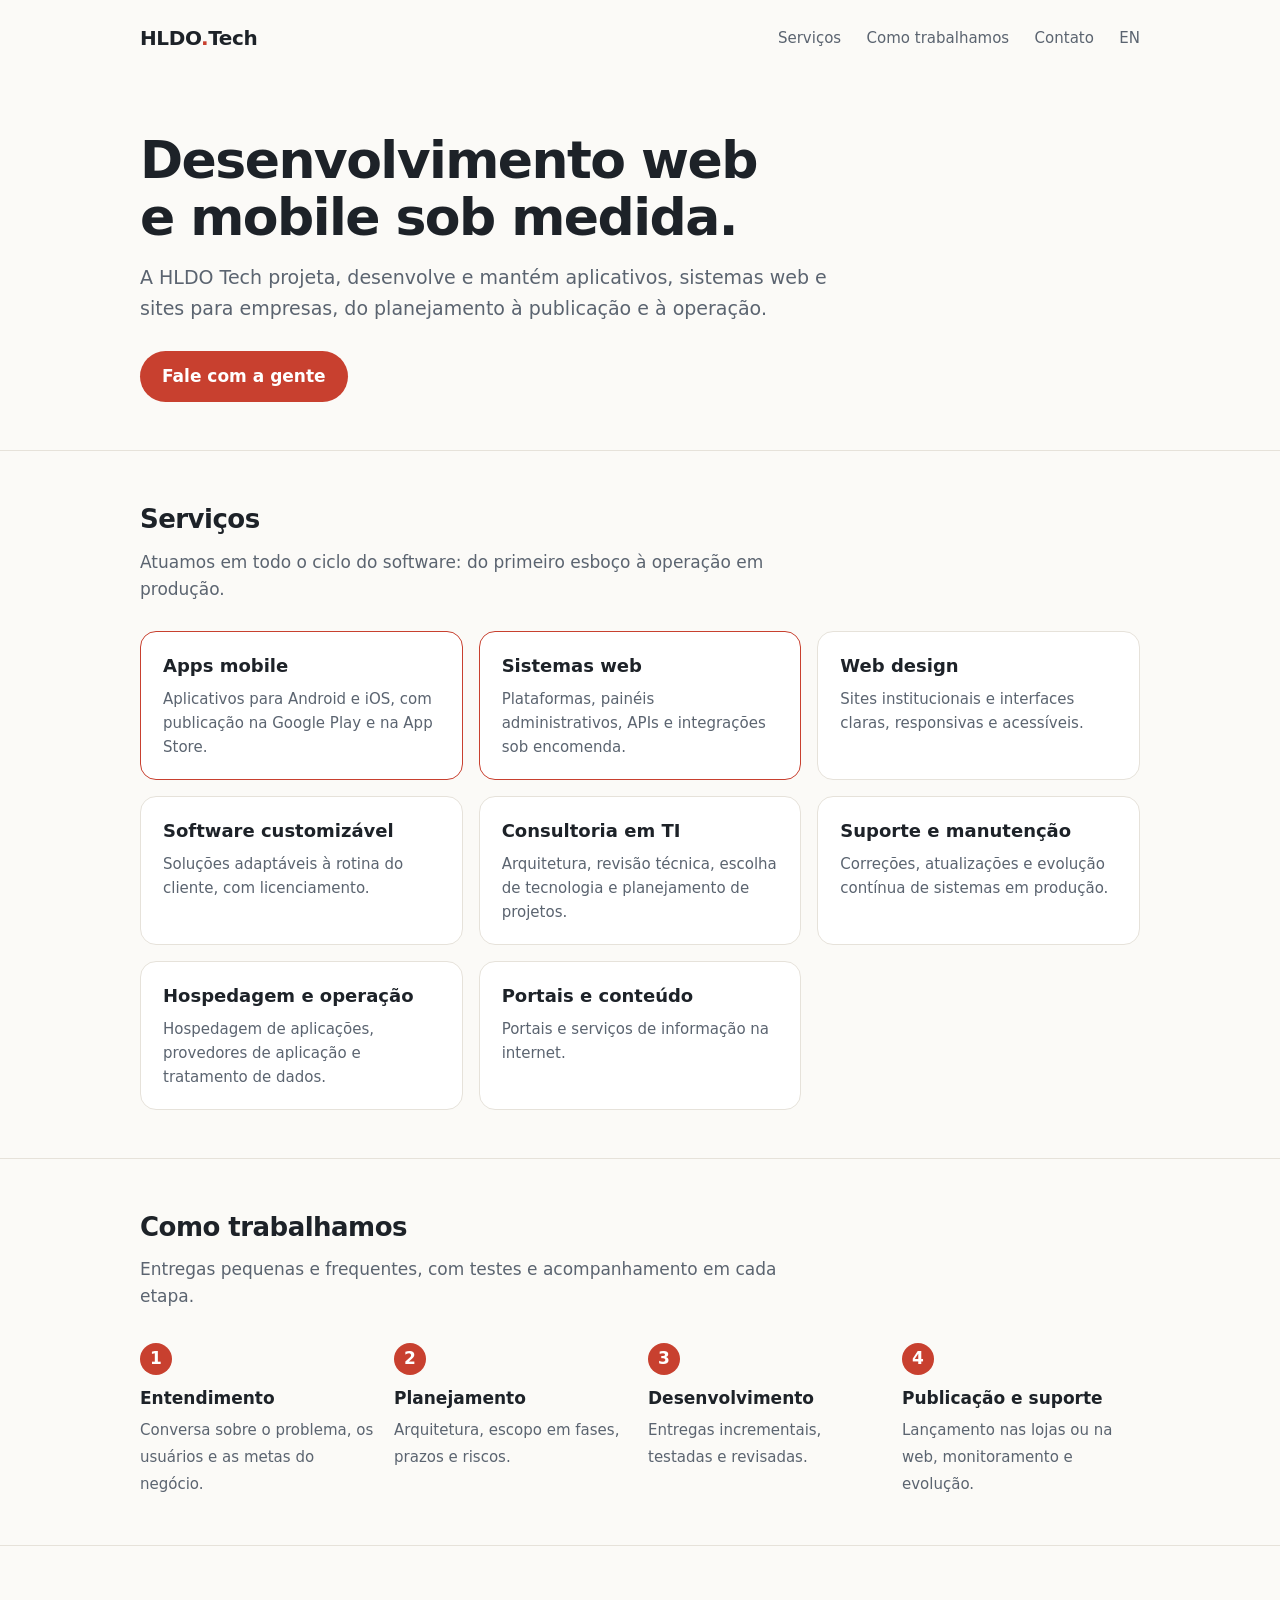
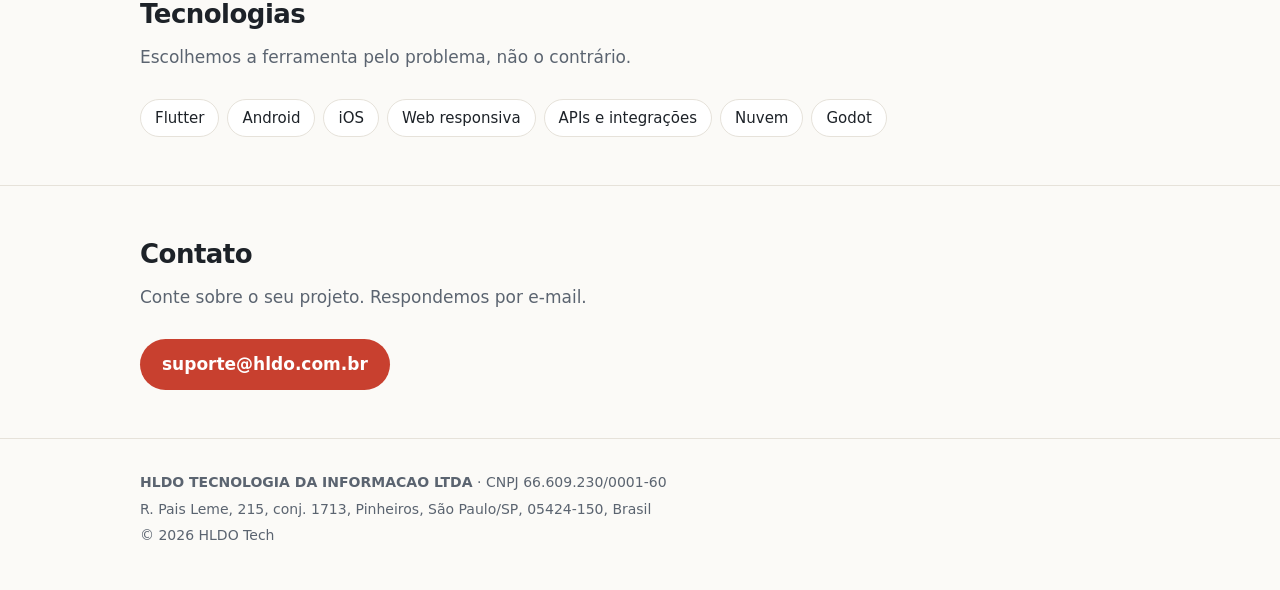
==== index.html @ 2cbcbada "Add HLDO Tech website" ====
<!doctype html>
<html lang="pt-BR">
<head>
  <meta charset="utf-8">
  <meta name="viewport" content="width=device-width, initial-scale=1">
  <title>HLDO Tech</title>
  <meta name="description" content="HLDO Tech: desenvolvimento web e mobile sob medida, web design, consultoria em TI, suporte e hospedagem de aplicações.">
  <link rel="icon" href="/assets/favicon.svg" type="image/svg+xml">
  <link rel="alternate" hreflang="en" href="https://hldo.com.br/en/">
  <link rel="stylesheet" href="/assets/style.css">
</head>
<body>
  <header class="top wrap">
    <a class="brand" href="/">HLDO<span>.</span>Tech</a>
    <nav>
      <a class="wide" href="#servicos">Serviços</a>
      <a class="wide" href="#como-trabalhamos">Como trabalhamos</a>
      <a href="#contato">Contato</a>
      <a href="/en/" lang="en">EN</a>
    </nav>
  </header>

  <main>
    <div class="hero wrap">
      <h1>Desenvolvimento web e mobile sob medida.</h1>
      <p>A HLDO Tech projeta, desenvolve e mantém aplicativos, sistemas web e sites para empresas, do planejamento à publicação e à operação.</p>
      <a class="button" href="#contato">Fale com a gente</a>
    </div>

    <section id="servicos">
      <div class="wrap">
        <h2>Serviços</h2>
        <p class="lead">Atuamos em todo o ciclo do software: do primeiro esboço à operação em produção.</p>
        <ul class="cards">
          <li class="featured">
            <h3>Apps mobile</h3>
            <p>Aplicativos para Android e iOS, com publicação na Google Play e na App Store.</p>
          </li>
          <li class="featured">
            <h3>Sistemas web</h3>
            <p>Plataformas, painéis administrativos, APIs e integrações sob encomenda.</p>
          </li>
          <li>
            <h3>Web design</h3>
            <p>Sites institucionais e interfaces claras, responsivas e acessíveis.</p>
          </li>
          <li>
            <h3>Software customizável</h3>
            <p>Soluções adaptáveis à rotina do cliente, com licenciamento.</p>
          </li>
          <li>
            <h3>Consultoria em TI</h3>
            <p>Arquitetura, revisão técnica, escolha de tecnologia e planejamento de projetos.</p>
          </li>
          <li>
            <h3>Suporte e manutenção</h3>
            <p>Correções, atualizações e evolução contínua de sistemas em produção.</p>
          </li>
          <li>
            <h3>Hospedagem e operação</h3>
            <p>Hospedagem de aplicações, provedores de aplicação e tratamento de dados.</p>
          </li>
          <li>
            <h3>Portais e conteúdo</h3>
            <p>Portais e serviços de informação na internet.</p>
          </li>
        </ul>
      </div>
    </section>

    <section id="como-trabalhamos">
      <div class="wrap">
        <h2>Como trabalhamos</h2>
        <p class="lead">Entregas pequenas e frequentes, com testes e acompanhamento em cada etapa.</p>
        <ol class="steps">
          <li><strong>Entendimento</strong><span>Conversa sobre o problema, os usuários e as metas do negócio.</span></li>
          <li><strong>Planejamento</strong><span>Arquitetura, escopo em fases, prazos e riscos.</span></li>
          <li><strong>Desenvolvimento</strong><span>Entregas incrementais, testadas e revisadas.</span></li>
          <li><strong>Publicação e suporte</strong><span>Lançamento nas lojas ou na web, monitoramento e evolução.</span></li>
        </ol>
      </div>
    </section>

    <section id="tecnologias">
      <div class="wrap">
        <h2>Tecnologias</h2>
        <p class="lead">Escolhemos a ferramenta pelo problema, não o contrário.</p>
        <ul class="chips">
          <li>Flutter</li>
          <li>Android</li>
          <li>iOS</li>
          <li>Web responsiva</li>
          <li>APIs e integrações</li>
          <li>Nuvem</li>
          <li>Godot</li>
        </ul>
      </div>
    </section>

    <section id="contato">
      <div class="wrap">
        <h2>Contato</h2>
        <p class="lead">Conte sobre o seu projeto. Respondemos por e-mail.</p>
        <a class="button" href="mailto:suporte@hldo.com.br">suporte@hldo.com.br</a>
      </div>
    </section>
  </main>

  <footer>
    <div class="wrap">
      <p><strong>HLDO TECNOLOGIA DA INFORMACAO LTDA</strong> · CNPJ 66.609.230/0001-60</p>
      <p>R. Pais Leme, 215, conj. 1713, Pinheiros, São Paulo/SP, 05424-150, Brasil</p>
      <p>© 2026 HLDO Tech</p>
    </div>
  </footer>
</body>
</html>
---- assets/style.css ----
:root {
  --bg: #fbfaf7;
  --surface: #ffffff;
  --text: #1d2228;
  --muted: #5b6470;
  --line: #e6e2da;
  --accent: #c8402f;
  --accent-ink: #ffffff;
  --radius: 16px;
  color-scheme: light dark;
}

@media (prefers-color-scheme: dark) {
  :root {
    --bg: #12161b;
    --surface: #1a2027;
    --text: #e9ecef;
    --muted: #a3acb6;
    --line: #2a323c;
    --accent: #ef6a55;
    --accent-ink: #12161b;
  }
}

* { box-sizing: border-box; }

body {
  margin: 0;
  background: var(--bg);
  color: var(--text);
  font: 17px/1.6 "Inter", system-ui, -apple-system, "Segoe UI", Roboto, sans-serif;
}

a { color: var(--accent); }

.wrap { max-width: 1040px; margin: 0 auto; padding: 0 20px; }

header.top {
  display: flex;
  align-items: center;
  justify-content: space-between;
  padding-block: 22px;
}

.brand { font-weight: 800; font-size: 20px; letter-spacing: -0.02em; color: var(--text); text-decoration: none; }
.brand span { color: var(--accent); }

nav a { color: var(--muted); text-decoration: none; margin-left: 20px; font-size: 15px; }
nav a:hover { color: var(--text); }

.hero { padding-block: 56px 48px; }
.hero h1 { font-size: clamp(32px, 5vw, 52px); line-height: 1.1; letter-spacing: -0.03em; margin: 0 0 16px; max-width: 18ch; }
.hero p { font-size: 19px; color: var(--muted); max-width: 58ch; margin: 0 0 28px; }

.button {
  display: inline-block;
  background: var(--accent);
  color: var(--accent-ink);
  font-weight: 700;
  text-decoration: none;
  padding: 12px 22px;
  border-radius: 999px;
}

section { padding: 48px 0; border-top: 1px solid var(--line); }
section h2 { font-size: 26px; letter-spacing: -0.02em; margin: 0 0 8px; }
section > .wrap > p.lead { color: var(--muted); margin: 0 0 28px; max-width: 62ch; }

.cards { display: grid; grid-template-columns: repeat(auto-fit, minmax(240px, 1fr)); gap: 16px; margin: 0; padding: 0; list-style: none; }
.cards li { background: var(--surface); border: 1px solid var(--line); border-radius: var(--radius); padding: 20px 22px; }
.cards h3 { margin: 0 0 6px; font-size: 18px; }
.cards p { margin: 0; color: var(--muted); font-size: 15px; }
.cards .featured { border-color: var(--accent); }

.steps { counter-reset: step; display: grid; grid-template-columns: repeat(auto-fit, minmax(200px, 1fr)); gap: 16px; margin: 0; padding: 0; list-style: none; }
.steps li { counter-increment: step; padding-top: 4px; }
.steps li::before {
  content: counter(step);
  display: grid;
  place-items: center;
  width: 32px;
  height: 32px;
  border-radius: 50%;
  background: var(--accent);
  color: var(--accent-ink);
  font-weight: 800;
  margin-bottom: 10px;
}
.steps strong { display: block; margin-bottom: 4px; }
.steps span { color: var(--muted); font-size: 15px; }

.chips { display: flex; flex-wrap: wrap; gap: 8px; margin: 0; padding: 0; list-style: none; }
.chips li { border: 1px solid var(--line); background: var(--surface); border-radius: 999px; padding: 6px 14px; font-size: 15px; }

footer { border-top: 1px solid var(--line); padding: 28px 0 40px; color: var(--muted); font-size: 14px; }
footer p { margin: 4px 0; }

@media (max-width: 560px) {
  nav a { margin-left: 16px; }
  nav a.wide { display: none; }
  .hero { padding-block-start: 32px; }
}
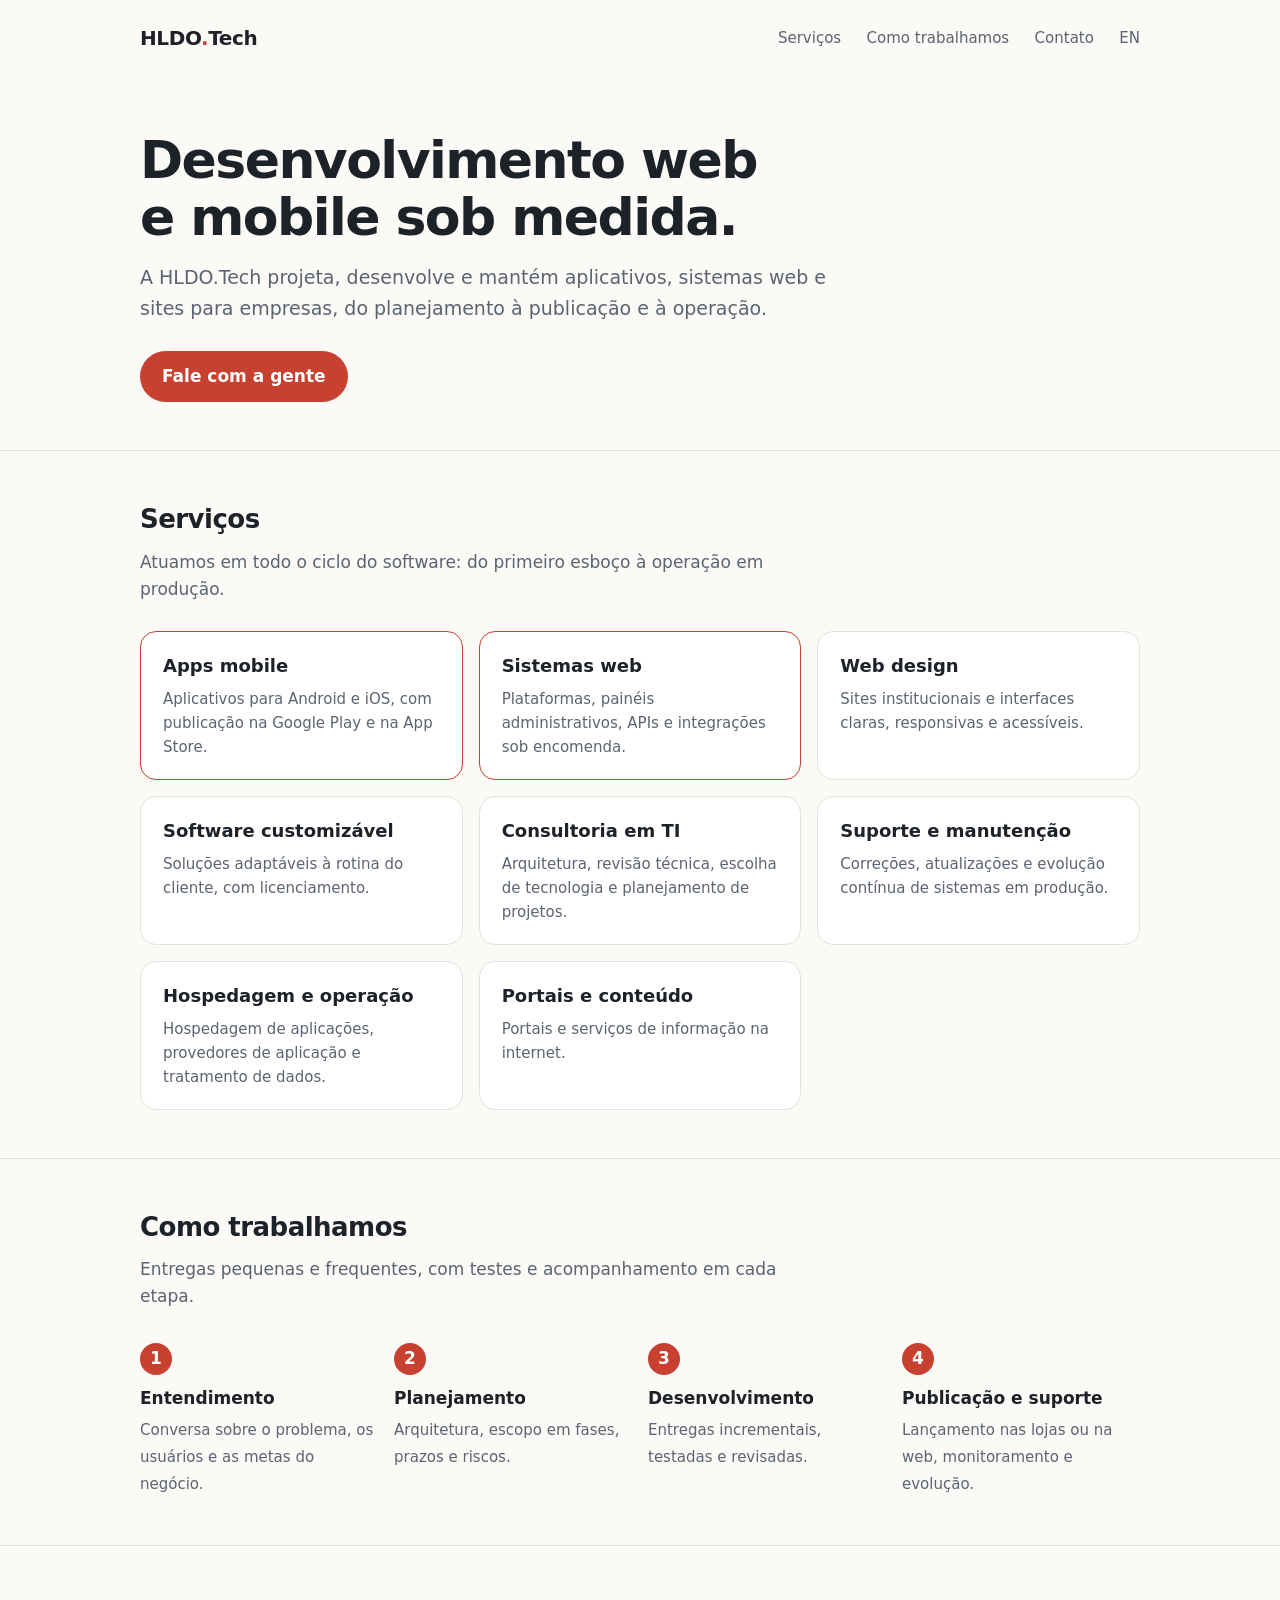
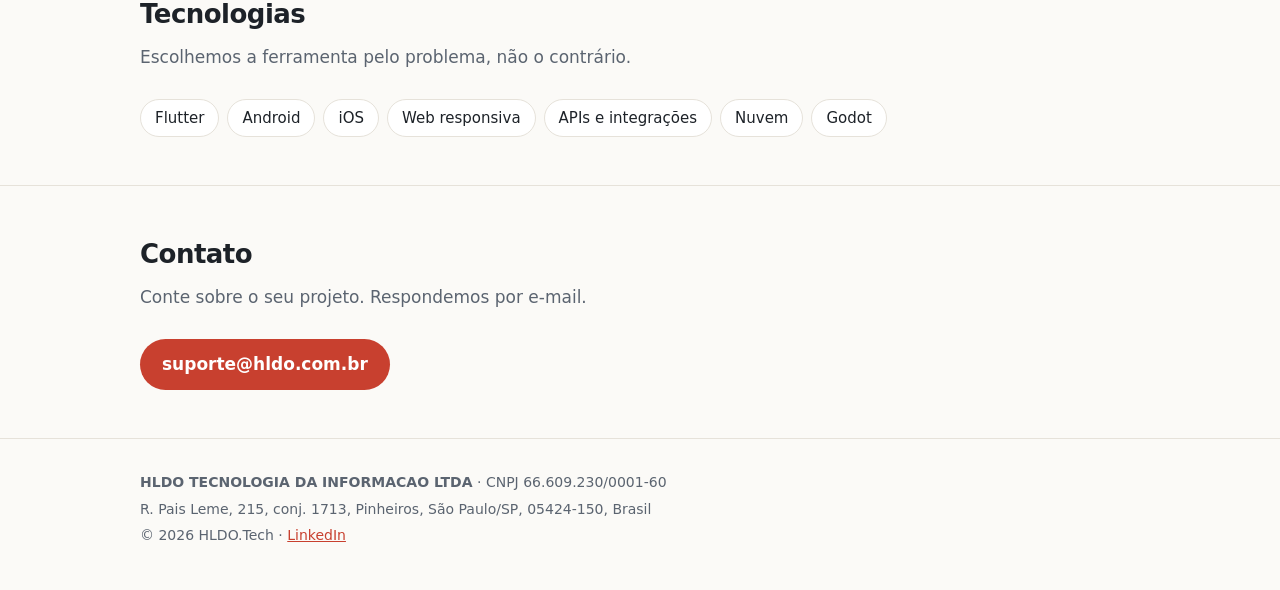
==== commit 7a94abf7: "Use the HLDO.Tech name and link the LinkedIn page" ====
--- a/index.html
+++ b/index.html
@@ -3,9 +3,18 @@
 <head>
   <meta charset="utf-8">
   <meta name="viewport" content="width=device-width, initial-scale=1">
-  <title>HLDO Tech</title>
-  <meta name="description" content="HLDO Tech: desenvolvimento web e mobile sob medida, web design, consultoria em TI, suporte e hospedagem de aplicações.">
+  <title>HLDO.Tech</title>
+  <meta name="description" content="HLDO.Tech: desenvolvimento web e mobile sob medida, web design, consultoria em TI, suporte e hospedagem de aplicações.">
   <link rel="icon" href="/assets/favicon.svg" type="image/svg+xml">
+  <link rel="apple-touch-icon" href="/assets/apple-touch-icon.png">
+  <meta property="og:type" content="website">
+  <meta property="og:site_name" content="HLDO.Tech">
+  <meta property="og:title" content="HLDO.Tech">
+  <meta property="og:description" content="Desenvolvimento web e mobile sob medida: apps Android e iOS, sistemas web e sites, do planejamento à operação.">
+  <meta property="og:url" content="https://hldo.com.br/">
+  <meta property="og:image" content="https://hldo.com.br/assets/og-image.png">
+  <meta property="og:locale" content="pt_BR">
+  <meta name="twitter:card" content="summary_large_image">
   <link rel="alternate" hreflang="en" href="https://hldo.com.br/en/">
   <link rel="stylesheet" href="/assets/style.css">
 </head>
@@ -23,7 +32,7 @@
   <main>
     <div class="hero wrap">
       <h1>Desenvolvimento web e mobile sob medida.</h1>
-      <p>A HLDO Tech projeta, desenvolve e mantém aplicativos, sistemas web e sites para empresas, do planejamento à publicação e à operação.</p>
+      <p>A HLDO.Tech projeta, desenvolve e mantém aplicativos, sistemas web e sites para empresas, do planejamento à publicação e à operação.</p>
       <a class="button" href="#contato">Fale com a gente</a>
     </div>
 
@@ -110,7 +119,7 @@
     <div class="wrap">
       <p><strong>HLDO TECNOLOGIA DA INFORMACAO LTDA</strong> · CNPJ 66.609.230/0001-60</p>
       <p>R. Pais Leme, 215, conj. 1713, Pinheiros, São Paulo/SP, 05424-150, Brasil</p>
-      <p>© 2026 HLDO Tech</p>
+      <p>© 2026 HLDO.Tech · <a href="https://www.linkedin.com/company/hldo-tech" rel="noopener">LinkedIn</a></p>
     </div>
   </footer>
 </body>
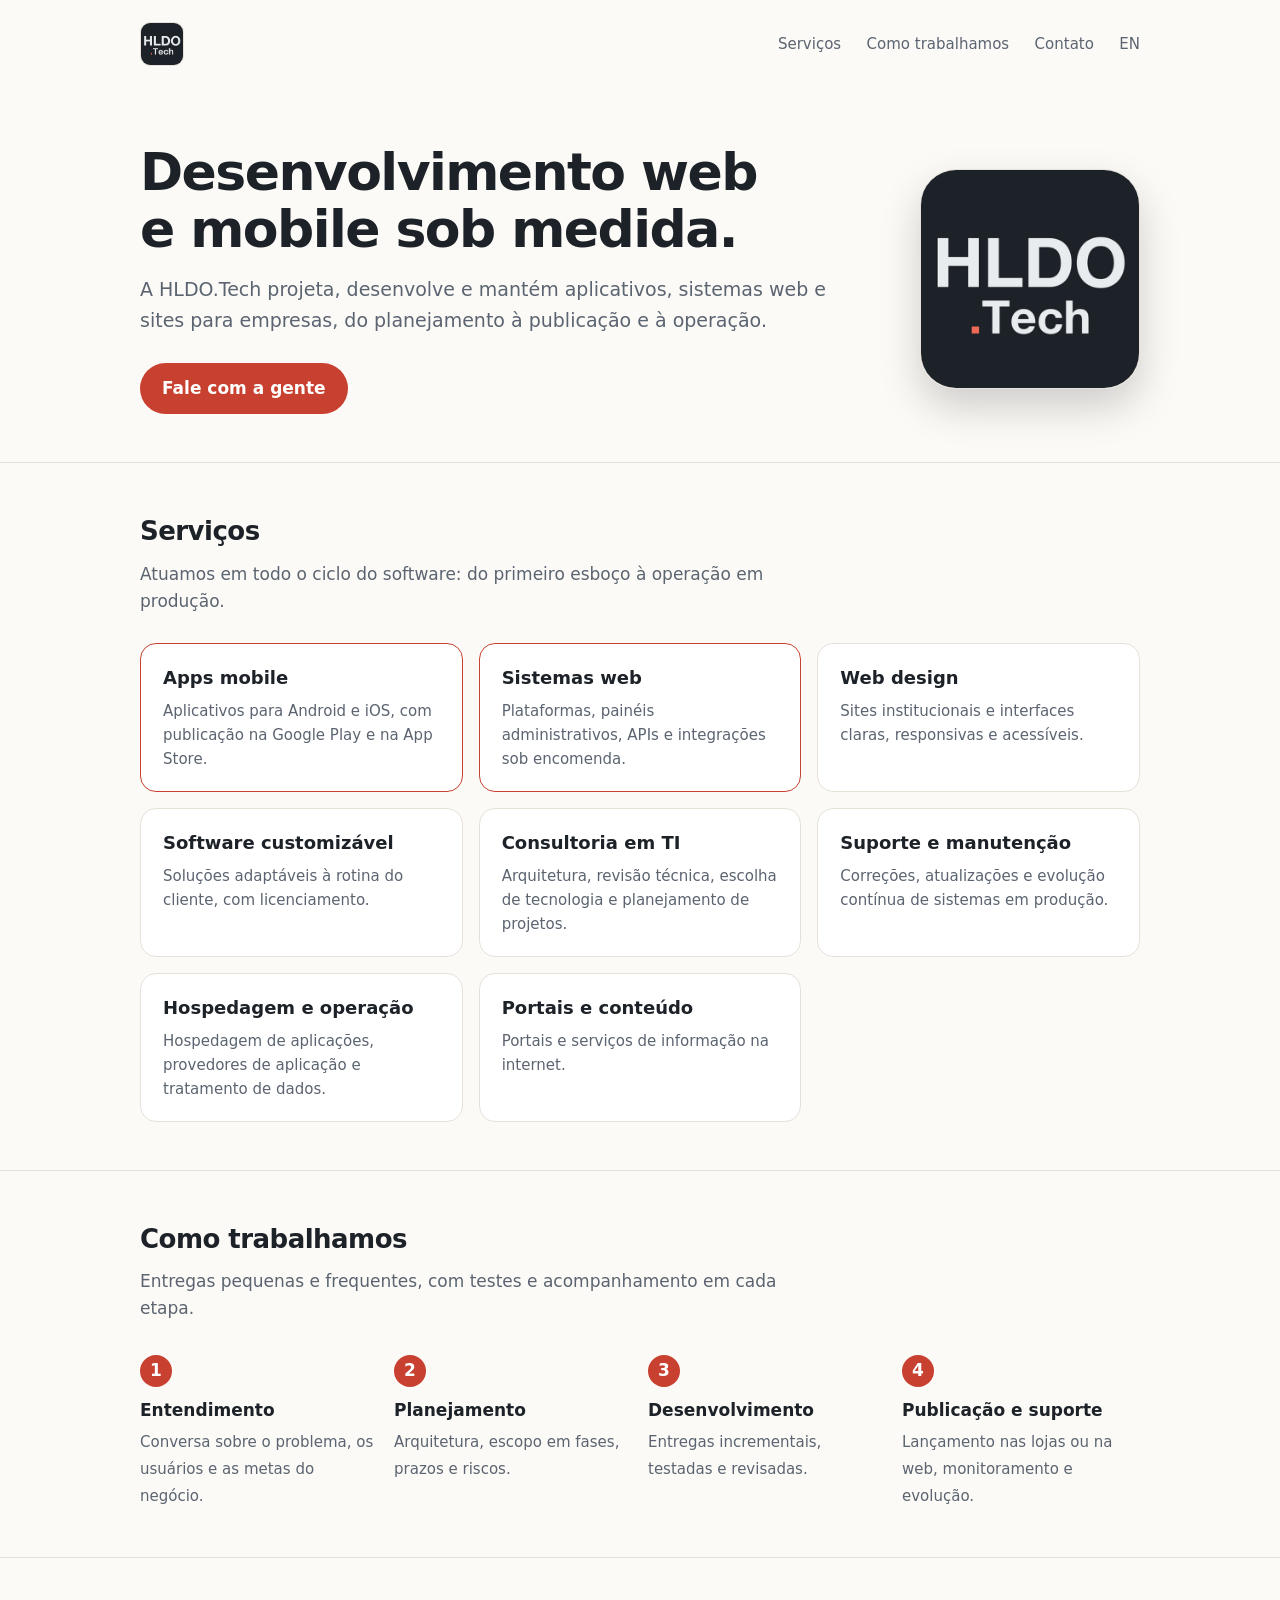
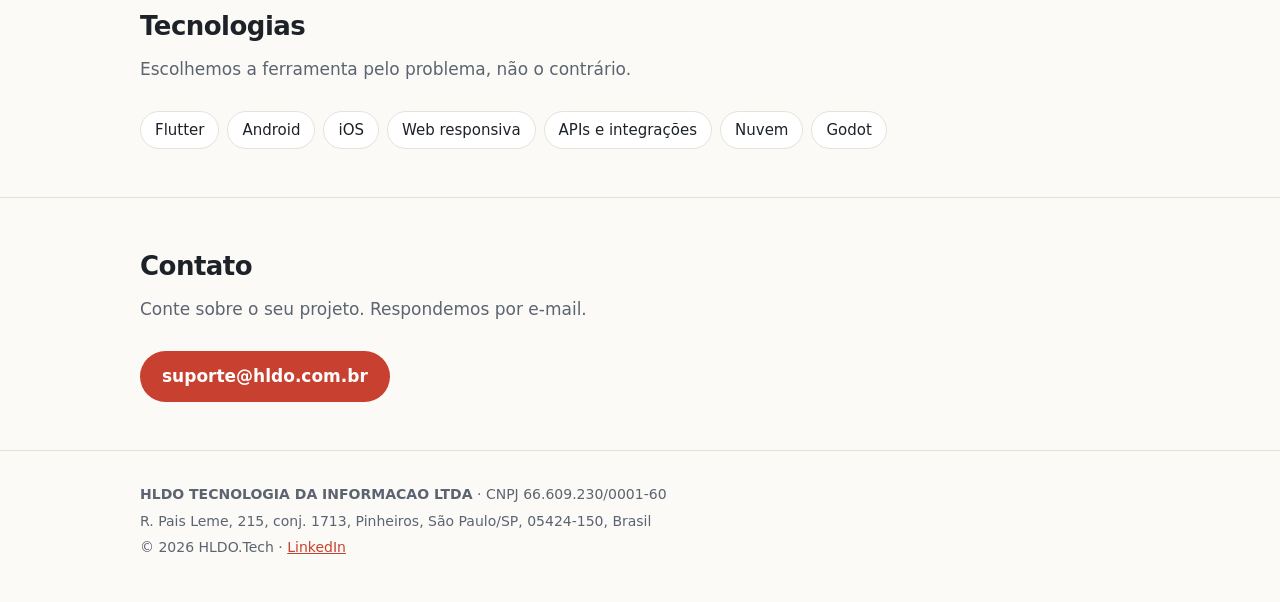
==== commit 2b7100be: "Show the HLDO.Tech logo in the header and hero" ====
--- a/index.html
+++ b/index.html
@@ -16,11 +16,11 @@
   <meta property="og:locale" content="pt_BR">
   <meta name="twitter:card" content="summary_large_image">
   <link rel="alternate" hreflang="en" href="https://hldo.com.br/en/">
-  <link rel="stylesheet" href="/assets/style.css">
+  <link rel="stylesheet" href="/assets/style.css?v=2">
 </head>
 <body>
   <header class="top wrap">
-    <a class="brand" href="/">HLDO<span>.</span>Tech</a>
+    <a class="brand" href="/"><img src="/assets/logo.png" width="44" height="44" alt="HLDO.Tech"></a>
     <nav>
       <a class="wide" href="#servicos">Serviços</a>
       <a class="wide" href="#como-trabalhamos">Como trabalhamos</a>
@@ -31,9 +31,12 @@
 
   <main>
     <div class="hero wrap">
-      <h1>Desenvolvimento web e mobile sob medida.</h1>
-      <p>A HLDO.Tech projeta, desenvolve e mantém aplicativos, sistemas web e sites para empresas, do planejamento à publicação e à operação.</p>
-      <a class="button" href="#contato">Fale com a gente</a>
+      <div class="hero-text">
+        <h1>Desenvolvimento web e mobile sob medida.</h1>
+        <p>A HLDO.Tech projeta, desenvolve e mantém aplicativos, sistemas web e sites para empresas, do planejamento à publicação e à operação.</p>
+        <a class="button" href="#contato">Fale com a gente</a>
+      </div>
+      <img class="hero-logo" src="/assets/logo.png" width="220" height="220" alt="">
     </div>
 
     <section id="servicos">
--- a/assets/style.css
+++ b/assets/style.css
@@ -42,13 +42,14 @@
   padding-block: 22px;
 }
 
-.brand { font-weight: 800; font-size: 20px; letter-spacing: -0.02em; color: var(--text); text-decoration: none; }
-.brand span { color: var(--accent); }
+.brand { display: block; line-height: 0; }
+.brand img { display: block; width: 44px; height: 44px; border-radius: 10px; border: 1px solid var(--line); }
 
 nav a { color: var(--muted); text-decoration: none; margin-left: 20px; font-size: 15px; }
 nav a:hover { color: var(--text); }
 
-.hero { padding-block: 56px 48px; }
+.hero { padding-block: 56px 48px; display: grid; grid-template-columns: 1fr auto; align-items: center; gap: 40px; }
+.hero-logo { width: 220px; height: 220px; border-radius: 36px; border: 1px solid var(--line); box-shadow: 0 18px 40px rgba(0, 0, 0, 0.18); }
 .hero h1 { font-size: clamp(32px, 5vw, 52px); line-height: 1.1; letter-spacing: -0.03em; margin: 0 0 16px; max-width: 18ch; }
 .hero p { font-size: 19px; color: var(--muted); max-width: 58ch; margin: 0 0 28px; }
 
@@ -95,6 +96,11 @@
 footer { border-top: 1px solid var(--line); padding: 28px 0 40px; color: var(--muted); font-size: 14px; }
 footer p { margin: 4px 0; }
 
+@media (max-width: 760px) {
+  .hero { display: block; }
+  .hero-logo { display: none; }
+}
+
 @media (max-width: 560px) {
   nav a { margin-left: 16px; }
   nav a.wide { display: none; }
